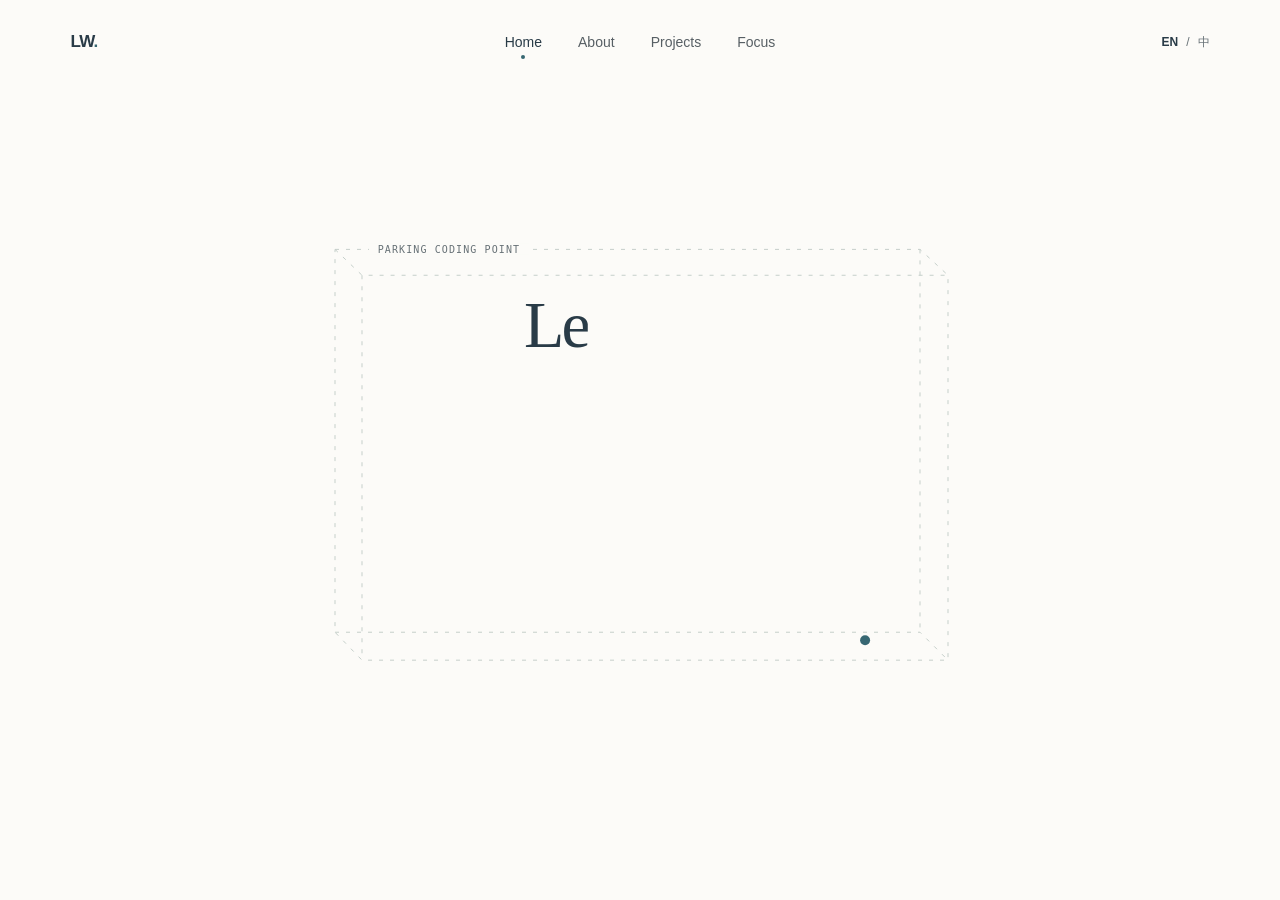
==== index.html @ 38ad446c "Publish Lei Wang personal site and archive early previews" ====
<!doctype html>
<html lang="en">
<head>
  <meta charset="utf-8">
  <meta name="viewport" content="width=device-width, initial-scale=1">
  <meta name="description" content="Lei Wang builds AI agents and full-stack applications. Explore selected projects in retrieval, conversational commerce, customer support, and agent tooling.">
  <meta property="og:type" content="website">
  <meta property="og:title" content="Lei Wang · AI Agents &amp; Full-Stack Engineering">
  <meta property="og:description" content="Lei Wang builds AI agents and full-stack applications. Explore selected projects in retrieval, conversational commerce, customer support, and agent tooling.">
  <title>Lei Wang · AI Agents &amp; Full-Stack Engineering</title>
  <link rel="alternate" hreflang="zh-CN" href="zh/">
  <link rel="stylesheet" href="assets/site.css?v=20261110-ab">
  <script src="assets/entrance.js?v=20261110-ab"></script>
  <script src="assets/title.js" defer></script>
  <script src="assets/breakout.js?v=20261110-ab" defer></script>
</head>
<body>
  <a class="skip-link" href="#main">Skip to content</a>
  <header class="site-header">
    <a class="wordmark" href="./" aria-label="Lei Wang home">LW<span>.</span></a>
    <nav class="site-nav" aria-label="Main navigation">
      <a href="./" aria-current="page">Home</a>
      <a href="about.html">About</a>
      <a href="projects.html">Projects</a>
      <a href="focus.html">Focus</a>
    </nav>
    <nav class="language" aria-label="Language">
      <span aria-current="true">EN</span><span aria-hidden="true">/</span><a href="zh/" lang="zh-CN" hreflang="zh-CN">中</a>
    </nav>
  </header>
  <main class="home-main" id="main" tabindex="-1">
    <section class="nameplate" aria-labelledby="name">
      <svg class="wire" viewBox="0 0 660 460" preserveAspectRatio="none" fill="none" aria-hidden="true"
           data-trace="M638 437V65L610 40H25V410L52 437H638L610 410H25V40L52 65V437V65H638L610 40V410">
        <path d="M25 40H610L638 65V437H52L25 410V40Z"/>
        <path d="M25 40 52 65H638M52 65V437M25 410H610L638 437M610 40V410"/>
      </svg>
      <span class="wire-caption">PARKING CODING POINT</span>
      <h1 id="name" lang="en">Lei Wang</h1>
      <p class="visually-hidden">AI Agent Engineer · LLM Application Engineer · Full-stack Developer</p>
      <div class="role" data-titles="AI Agent Engineer|LLM Application Engineer|Full-stack Developer">
        <span class="role-display" aria-hidden="true">
          <span data-role-text>AI Agent Engineer</span><span class="caret"></span>
        </span>
        <button class="role-toggle" type="button" hidden data-role-toggle
                aria-label="Pause job title animation" data-pause="Pause job title animation" data-resume="Resume job title animation">
          <svg viewBox="0 0 16 16" width="14" height="14" fill="currentColor" aria-hidden="true">
            <path class="pause-icon" d="M4 3h2v10H4zm6 0h2v10h-2z"/>
            <path class="play-icon" d="M5 2.8 13 8l-8 5.2z"/>
          </svg>
        </button>
      </div>
      <p class="intro">
        <span>I build AI agents and full-stack applications.</span>
        <span>I build AI systems for enterprise real workflows and explore how to evaluate their reliability in practice.</span>
      </p>
      <ul class="socials" aria-label="Contact links">
        <li>
          <a href="mailto:leonlei.wang@outlook.com">
            <span class="social-icon"><svg viewBox="0 0 24 24" aria-hidden="true">
              <rect x="1" y="4" width="22" height="16" rx="2.5" fill="currentColor"/>
            <path d="m2 6 8.6 6.6a2.3 2.3 0 0 0 2.8 0L22 6" fill="none" stroke="var(--paper)" stroke-width="1.5" stroke-linecap="round"/>
            </svg></span>
            <span>Email</span>
          </a>
        </li>
        <li>
          <a href="https://github.com/leonleiwang">
            <span class="social-icon"><svg viewBox="0 0 24 24" aria-hidden="true">
              <path fill="currentColor" d="M12 .8a11.5 11.5 0 0 0-3.64 22.41c.58.11.79-.25.79-.55v-2.14c-3.2.7-3.88-1.36-3.88-1.36-.52-1.33-1.28-1.68-1.28-1.68-1.04-.71.08-.7.08-.7 1.15.08 1.75 1.18 1.75 1.18 1.02 1.75 2.68 1.24 3.34.95.1-.74.4-1.24.73-1.52-2.55-.29-5.23-1.28-5.23-5.69 0-1.25.45-2.28 1.18-3.08-.12-.29-.51-1.46.11-3.04 0 0 .96-.31 3.16 1.18A11.1 11.1 0 0 1 12 6.37c.98 0 1.96.13 2.88.39 2.2-1.49 3.16-1.18 3.16-1.18.62 1.58.23 2.75.11 3.04.74.8 1.18 1.83 1.18 3.08 0 4.42-2.69 5.4-5.25 5.68.41.36.78 1.06.78 2.14v3.14c0 .3.21.67.8.55A11.5 11.5 0 0 0 12 .8z"/>
            </svg></span>
            <span>GitHub</span>
          </a>
        </li>
        <li>
          <a href="https://www.linkedin.com/in/lei-wang-5a297428a/">
            <span class="social-icon"><svg viewBox="0 0 24 24" aria-hidden="true">
              <rect x="2" y="2" width="20" height="20" rx="2" fill="currentColor"/>
            <circle cx="6.5" cy="7" r="1.5" class="icon-cutout"/>
            <path class="icon-cutout" d="M5.2 9.5h2.6V19H5.2zm4.4 0h2.5v1.3c.6-1 1.5-1.6 2.9-1.6 2.7 0 3.4 1.8 3.4 4.4V19h-2.7v-4.8c0-1.4-.2-2.5-1.7-2.5s-1.8 1.1-1.8 2.5V19H9.6z"/>
            </svg></span>
            <span>LinkedIn</span>
          </a>
        </li>
      </ul>
    </section>
  </main>
  <footer class="site-footer home-footer">
    <span>© 2026 Lei Wang</span>
    <button class="game-launch" type="button" hidden data-game-launch
            aria-label="Play Breakout" title="Play Breakout">
      <svg width="25" height="16" viewBox="0 0 25 16" fill="currentColor" aria-hidden="true">
        <circle cx="12.5" cy="4" r="2.3"/>
        <rect x="2" y="10" width="21" height="2.6" rx="1.3"/>
      </svg>
    </button>
    <span class="motto" lang="la">Scientia ac Labore</span>
  </footer>
  <div class="inline-game" hidden data-game
       data-playing="Move the paddle with your mouse, drag, or use the arrow keys. Press Escape to exit."
       data-ready="Click or press Space to serve."
       data-won="Page cleared.">
    <canvas class="inline-game-canvas" tabindex="-1" aria-label="Inline Breakout"></canvas>
    <div class="inline-game-hud">
      <span data-game-time aria-hidden="true">00:00:00</span>
      <button type="button" class="inline-game-exit" data-game-exit aria-label="Exit Breakout" title="Exit Breakout">×</button>
    </div>
    <span class="visually-hidden" role="status" data-game-status></span>
  </div>
</body>
</html>
---- assets/site.css ----
:root {
  color-scheme: light;
  --paper: #fcfbf8;
  --ink: #293b47;
  --body: #575f64;
  --muted: #677176;
  --accent: #376772;
  --line: #e1e3dd;
  --wire: #c5cfca;
  --mono: ui-monospace, SFMono-Regular, Consolas, monospace;
}

* { box-sizing: border-box; }

body {
  display: flex;
  flex-direction: column;
  min-height: 100vh;
  min-height: 100svh;
  margin: 0;
  color: var(--ink);
  background: var(--paper);
  font-family: -apple-system, BlinkMacSystemFont, "Segoe UI", "PingFang SC", "Microsoft YaHei", sans-serif;
}

a { color: inherit; text-decoration: none; }
button { font: inherit; }
a:focus-visible, button:focus-visible {
  outline: 2px solid var(--accent);
  outline-offset: 5px;
}

.visually-hidden,
.skip-link:not(:focus) {
  position: absolute;
  width: 1px;
  height: 1px;
  overflow: hidden;
  clip-path: inset(50%);
  white-space: nowrap;
}

.skip-link:focus {
  position: absolute;
  z-index: 2;
  top: 12px;
  left: 12px;
  padding: 12px;
  background: var(--paper);
}

.site-header {
  display: grid;
  grid-template-columns: 1fr auto 1fr;
  align-items: center;
  min-height: 84px;
  padding: 0 5.5%;
}

.wordmark {
  justify-self: start;
  padding: 10px 0;
  font-size: 17px;
  font-weight: 700;
  letter-spacing: -.04em;
}

.wordmark span { color: var(--accent); }

.site-nav,
.language {
  display: flex;
  align-items: center;
}

.site-nav { gap: 36px; }
.site-nav a {
  position: relative;
  padding: 14px 0;
  color: var(--body);
  font-size: 14px;
}

.site-nav a:hover,
.site-nav [aria-current="page"] { color: var(--ink); }

.site-nav [aria-current="page"]::after {
  position: absolute;
  bottom: 5px;
  left: calc(50% - 2px);
  width: 4px;
  height: 4px;
  border-radius: 50%;
  background: var(--accent);
  content: "";
}

.language {
  justify-self: end;
  gap: 8px;
  font-size: 12px;
  color: var(--muted);
}

.language a { padding: 12px 0; }
.language [aria-current="true"] { color: var(--ink); font-weight: 600; }
.language a:hover { color: var(--accent); }

main { flex: 1; }

.home-main {
  display: grid;
  place-items: center;
  padding: 14px 24px 40px;
}

.nameplate {
  position: relative;
  width: min(100%, 660px);
  padding: 82px 56px 66px;
  text-align: center;
}

.wire {
  position: absolute;
  inset: 0;
  width: 100%;
  height: 100%;
  color: var(--wire);
  pointer-events: none;
}

.wire > path {
  stroke: currentColor;
  stroke-width: 1;
  stroke-dasharray: 4 7;
  vector-effect: non-scaling-stroke;
}

.wire-caption {
  position: absolute;
  top: 8.65%;
  left: 8.9%;
  padding: 0 9px;
  transform: translateY(-50%);
  background: var(--paper);
  color: var(--muted);
  font: 10px var(--mono);
  letter-spacing: .11em;
  text-transform: uppercase;
}

.nameplate h1 {
  margin: 0;
  font: 400 clamp(45px, 6.4vw, 66px)/1.05 Georgia, "Times New Roman", serif;
  letter-spacing: -.045em;
}

.role {
  display: flex;
  align-items: center;
  justify-content: center;
  gap: 4px;
  min-height: 44px;
  margin-top: 17px;
  color: var(--accent);
  font: 16px/1.4 var(--mono);
}

.role-display { display: inline-flex; align-items: center; }

.role-toggle {
  display: grid;
  flex: none;
  place-items: center;
  width: 32px;
  height: 44px;
  padding: 0;
  border: 0;
  border-radius: 4px;
  color: var(--muted);
  background: transparent;
  cursor: pointer;
}

.role-toggle:hover { color: var(--accent); }
.role-toggle[hidden], .play-icon, .role[data-paused="true"] .pause-icon { display: none; }
.role[data-paused="true"] .play-icon { display: block; }

.caret {
  display: inline-block;
  flex: none;
  width: 1px;
  height: 1.1em;
  margin-left: 3px;
  background: currentColor;
  opacity: 0;
}

.role[data-running="true"] .caret { animation: blink 1s step-end infinite; }
@keyframes blink { 0%, 49% { opacity: 1; } }

.intro {
  max-width: 390px;
  margin: 15px auto 0;
  color: var(--body);
  font-size: 14px;
  line-height: 1.85;
  text-wrap: pretty;
}

.intro span { display: block; }

.socials {
  display: flex;
  justify-content: center;
  gap: 33px;
  margin: 37px 0 0;
  padding: 0;
  list-style: none;
}

.socials a {
  display: grid;
  justify-items: center;
  gap: 9px;
  color: var(--muted);
  font: 11px var(--mono);
}

.social-icon {
  display: grid;
  place-items: center;
  width: 46px;
  height: 46px;
  border: 1px solid var(--line);
  border-radius: 50%;
  color: var(--ink);
  transition: color .18s, border-color .18s, transform .18s;
}

.socials a:hover .social-icon,
.socials a:focus-visible .social-icon {
  border-color: var(--accent);
  color: var(--accent);
  transform: translateY(-2px);
}

.social-icon svg { width: 20px; height: 20px; }
.icon-cutout { fill: var(--paper); }

.site-footer {
  display: flex;
  flex-wrap: wrap;
  justify-content: space-between;
  gap: 10px;
  padding: 17px 5.5% 23px;
  color: var(--muted);
  font-size: 11px;
}

.home-footer {
  display: grid;
  grid-template-columns: 1fr auto 1fr;
  align-items: center;
  padding-top: 4px;
}

.home-footer .motto { grid-column: 3; justify-self: end; }

.game-launch,
.inline-game button {
  border: 0;
  border-radius: 4px;
  color: var(--muted);
  background: transparent;
  font: inherit;
  cursor: pointer;
}

.game-launch {
  display: grid;
  place-items: center;
  width: 44px;
  height: 40px;
  padding: 0;
  touch-action: none;
  user-select: none;
}

.game-launch:hover,
.inline-game button:hover { color: var(--accent); }

.game-launch[hidden],
.inline-game[hidden] { display: none; }

.game-active .game-launch,
.entrance-active .game-launch,
.entrance-pending .site-header,
.entrance-pending .nameplate,
.entrance-pending .home-footer { visibility: hidden; }

.entrance-ball {
  position: fixed;
  z-index: 2;
  top: -5px;
  left: -5px;
  width: 10px;
  height: 10px;
  border-radius: 50%;
  background: var(--accent);
  pointer-events: none;
}

.inline-game {
  position: fixed;
  z-index: 3;
  inset: 0;
  pointer-events: none;
}

.inline-game-canvas {
  display: block;
  width: 100%;
  height: 100%;
  outline: none;
  pointer-events: auto;
  touch-action: none;
}

.inline-game-hud {
  position: absolute;
  top: 10px;
  right: 12px;
  display: flex;
  align-items: center;
  gap: 6px;
  color: var(--muted);
  font: 11px var(--mono);
}

.inline-game button { pointer-events: auto; }

.inline-game .inline-game-exit {
  width: 32px;
  height: 36px;
  font-size: 21px;
}

.content {
  width: min(780px, calc(100% - 56px));
  margin: 0 auto;
  padding: 72px 0 88px;
}

.eyebrow {
  margin: 0 0 16px;
  color: var(--muted);
  font: 11px/1.5 var(--mono);
  letter-spacing: .14em;
  text-transform: uppercase;
}

.content h1 {
  margin: 0 0 24px;
  font: 400 clamp(35px, 5.2vw, 53px)/1.12 Georgia, "Times New Roman", "Songti SC", serif;
  letter-spacing: -.033em;
  text-wrap: balance;
}

.content p:not(.eyebrow) {
  max-width: 64ch;
  margin: 0 0 16px;
  color: var(--body);
  font-size: 15px;
  line-height: 1.85;
}

.content p.lead { font-size: 17px; }

.content-link {
  display: inline-block;
  margin-top: 14px;
  padding-block: 6px;
  color: var(--accent);
  font-size: 14px;
  text-decoration: underline;
  text-underline-offset: 4px;
}

.entries {
  margin: 32px 0 14px;
  padding: 0;
  list-style: none;
}

.entry {
  display: grid;
  grid-template-columns: 28px minmax(0, 1fr);
  gap: 13px;
  padding: 22px 0;
  border-top: 1px solid var(--line);
}

.entry:last-child { border-bottom: 1px solid var(--line); }
.entry-number { padding-top: 6px; color: var(--muted); font: 11px var(--mono); }
.entry h2 { margin: 0 0 7px; font-size: 19px; font-weight: 550; overflow-wrap: anywhere; }
.entry h2 a { display: flex; justify-content: space-between; align-items: baseline; gap: 12px; }
.entry h2 a:hover { color: var(--accent); }
.entry h2 a span { color: var(--accent); }
.content p.entry-description { margin-bottom: 9px; }
.content p.tags { margin-bottom: 0; font: 11px/1.65 var(--mono); color: var(--muted); }

@media (max-width: 600px) {
  .site-header { min-height: 68px; padding: 0 20px; }
  .site-nav { gap: clamp(12px, 4.4vw, 24px); }
  .site-nav a { font-size: 12px; }
  .language { gap: 5px; font-size: 11px; }
  .wordmark { font-size: 15px; }
  .home-main { padding: 4px 16px 28px; }
  .nameplate { padding: 72px 32px 60px; }
  .wire-caption { padding: 0 6px; font-size: 8px; }
  .role { font-size: clamp(12px, 3.5vw, 15px); }
  .intro { font-size: 13px; }
  .socials { gap: 23px; margin-top: 29px; }
  .socials a { font-size: 10px; }
  .site-footer { padding: 13px 20px 19px; font-size: 10px; }
  .content { width: calc(100% - 44px); padding: 49px 0 64px; }
  .entry { grid-template-columns: 22px minmax(0, 1fr); gap: 8px; }
}

@media (max-width: 355px) {
  .site-header { padding-inline: 13px; }
  .site-nav { gap: 12px; }
  .nameplate { padding-inline: 27px; }
  .socials { gap: 16px; }
}

@media (prefers-reduced-motion: reduce) {
  .social-icon { transition: none; }
  .role[data-running="true"] .caret { animation: none; }
}
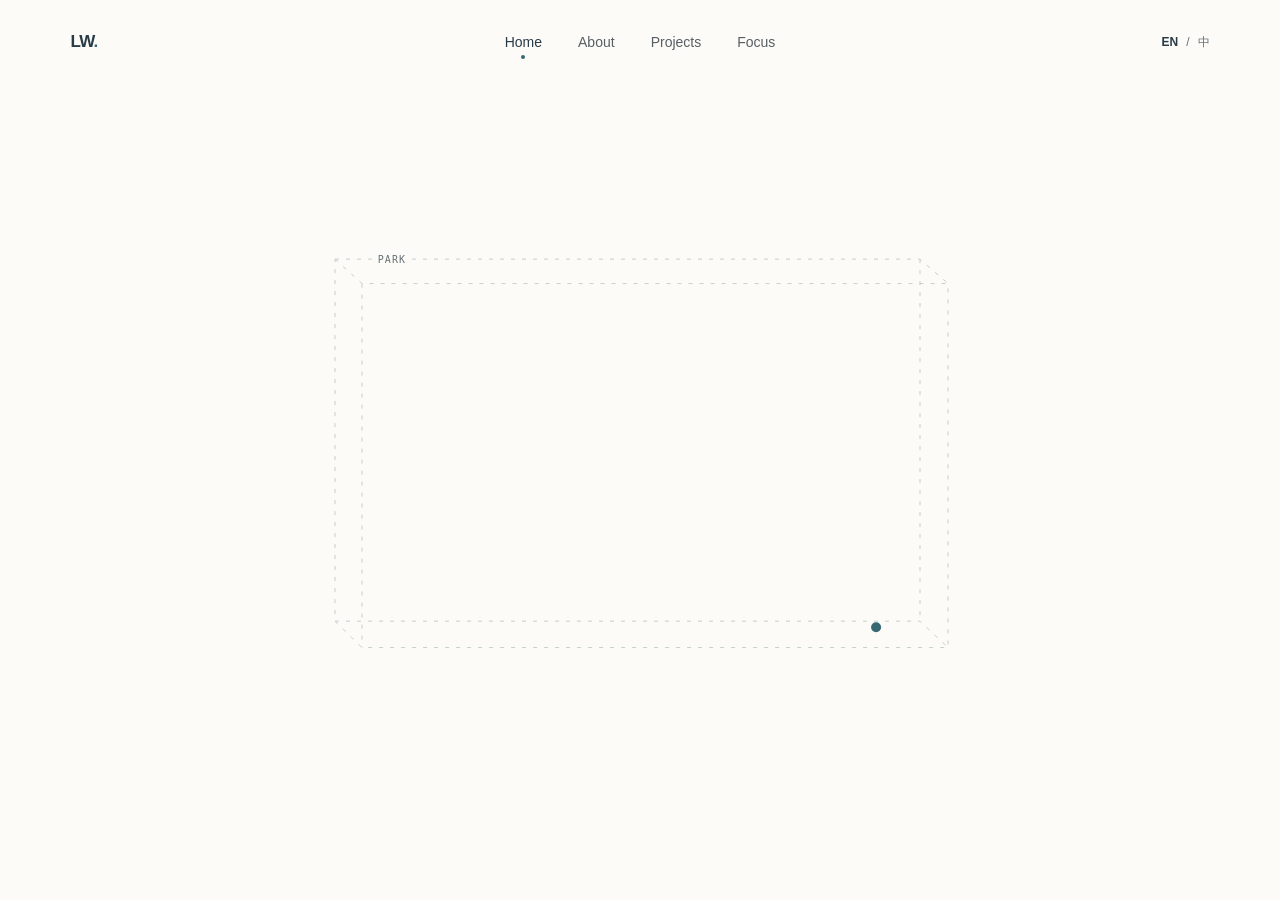
==== commit 69ae393c: "Match homepage display name and shorten D introduction" ====
--- a/index.html
+++ b/index.html
@@ -9,7 +9,7 @@
   <meta property="og:description" content="Lei Wang builds AI agents and full-stack applications. Explore selected projects in retrieval, conversational commerce, customer support, and agent tooling.">
   <title>Lei Wang · AI Agents &amp; Full-Stack Engineering</title>
   <link rel="alternate" hreflang="zh-CN" href="zh/">
-  <link rel="stylesheet" href="assets/site.css?v=20261110-ab">
+  <link rel="stylesheet" href="assets/site.css?v=20261110-name">
   <script src="assets/entrance.js?v=20261110-ab"></script>
   <script src="assets/title.js" defer></script>
   <script src="assets/breakout.js?v=20261110-ab" defer></script>
@@ -36,7 +36,7 @@
         <path d="M25 40 52 65H638M52 65V437M25 410H610L638 437M610 40V410"/>
       </svg>
       <span class="wire-caption">PARKING CODING POINT</span>
-      <h1 id="name" lang="en">Lei Wang</h1>
+      <h1 id="name" lang="en">Lei (Leon) Wang</h1>
       <p class="visually-hidden">AI Agent Engineer · LLM Application Engineer · Full-stack Developer</p>
       <div class="role" data-titles="AI Agent Engineer|LLM Application Engineer|Full-stack Developer">
         <span class="role-display" aria-hidden="true">
@@ -51,8 +51,8 @@
         </button>
       </div>
       <p class="intro">
-        <span>I build AI agents and full-stack applications.</span>
-        <span>I build AI systems for enterprise real workflows and explore how to evaluate their reliability in practice.</span>
+        <span>I build AI systems for enterprise workflows.</span>
+        <span>I explore how to measure their reliability in practice.</span>
       </p>
       <ul class="socials" aria-label="Contact links">
         <li>
--- a/assets/site.css
+++ b/assets/site.css
@@ -419,6 +419,7 @@
   .wordmark { font-size: 15px; }
   .home-main { padding: 4px 16px 28px; }
   .nameplate { padding: 72px 32px 60px; }
+  html[lang="en"] .nameplate h1 { font-size: clamp(30px, 10vw, 45px); }
   .wire-caption { padding: 0 6px; font-size: 8px; }
   .role { font-size: clamp(12px, 3.5vw, 15px); }
   .intro { font-size: 13px; }
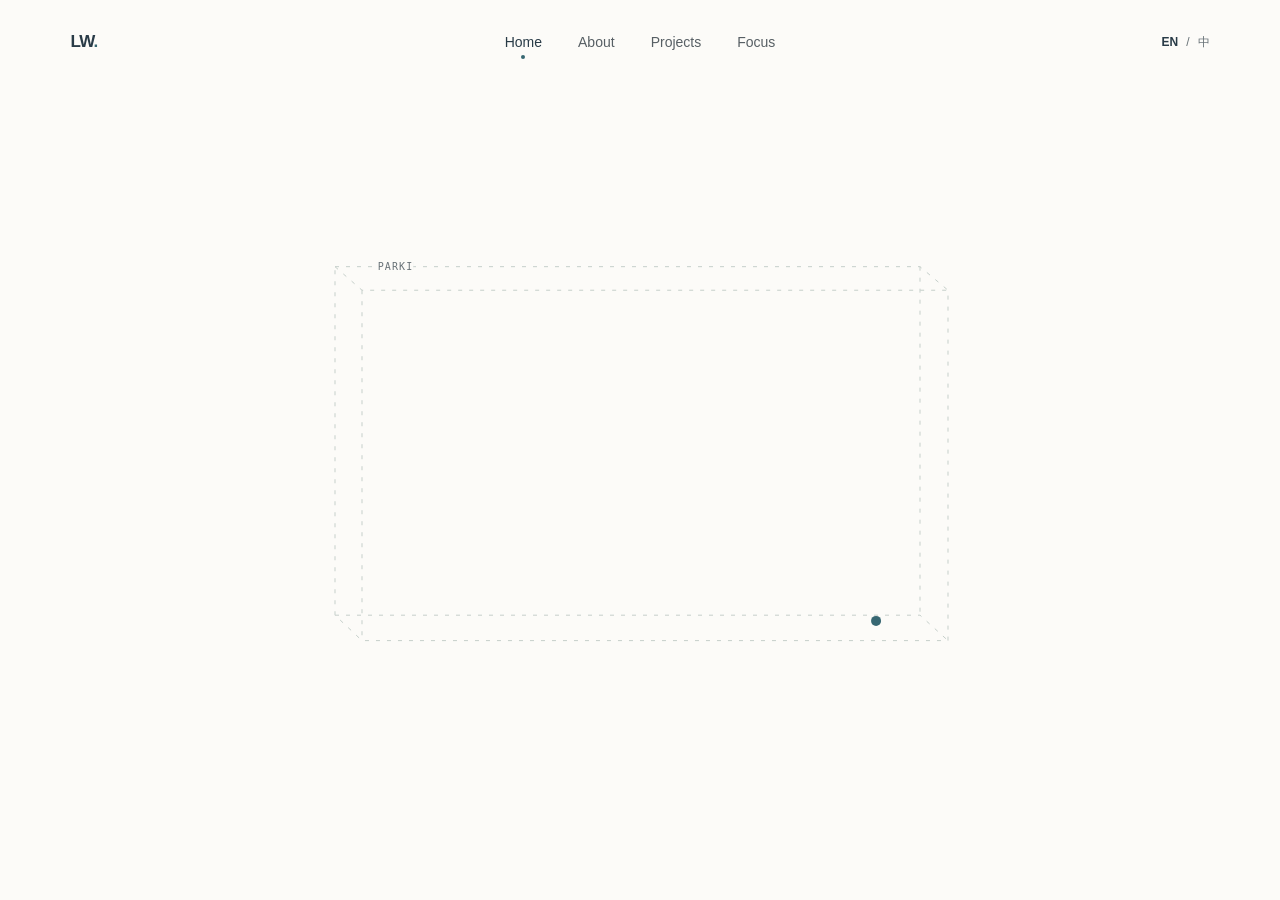
==== commit 6b059aa7: "Use the compact name layout and mention AI agents" ====
--- a/index.html
+++ b/index.html
@@ -9,7 +9,7 @@
   <meta property="og:description" content="Lei Wang builds AI agents and full-stack applications. Explore selected projects in retrieval, conversational commerce, customer support, and agent tooling.">
   <title>Lei Wang · AI Agents &amp; Full-Stack Engineering</title>
   <link rel="alternate" hreflang="zh-CN" href="zh/">
-  <link rel="stylesheet" href="assets/site.css?v=20261110-name">
+  <link rel="stylesheet" href="assets/site.css?v=20261110-compact">
   <script src="assets/entrance.js?v=20261110-ab"></script>
   <script src="assets/title.js" defer></script>
   <script src="assets/breakout.js?v=20261110-ab" defer></script>
@@ -51,7 +51,7 @@
         </button>
       </div>
       <p class="intro">
-        <span>I build AI systems for enterprise workflows.</span>
+        <span>I build AI agents and systems for enterprise workflows.</span>
         <span>I explore how to measure their reliability in practice.</span>
       </p>
       <ul class="socials" aria-label="Contact links">
--- a/assets/site.css
+++ b/assets/site.css
@@ -155,6 +155,8 @@
   font: 400 clamp(45px, 6.4vw, 66px)/1.05 Georgia, "Times New Roman", serif;
   letter-spacing: -.045em;
 }
+
+html[lang="en"] .nameplate h1 { font-size: clamp(45px, 6.4vw, 50px); }
 
 .role {
   display: flex;
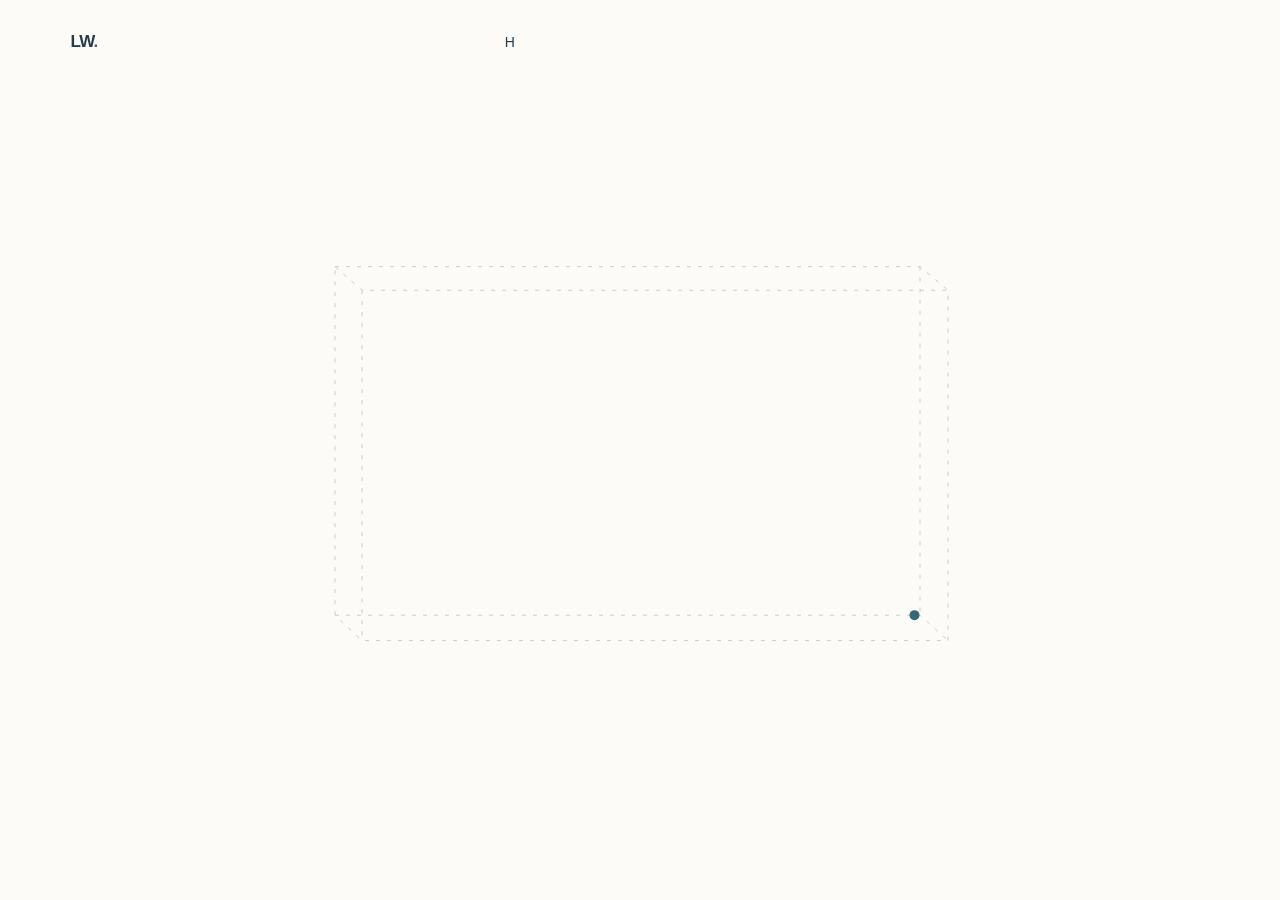
==== commit 9d7ef519: "Link to the version list from the home page" ====
--- a/index.html
+++ b/index.html
@@ -9,7 +9,7 @@
   <meta property="og:description" content="Lei Wang builds AI agents and full-stack applications. Explore selected projects in retrieval, conversational commerce, customer support, and agent tooling.">
   <title>Lei Wang · AI Agents &amp; Full-Stack Engineering</title>
   <link rel="alternate" hreflang="zh-CN" href="zh/">
-  <link rel="stylesheet" href="assets/site.css?v=20261110-compact">
+  <link rel="stylesheet" href="assets/site.css?v=versions-link">
   <script src="assets/entrance.js?v=20261110-ab"></script>
   <script src="assets/title.js" defer></script>
   <script src="assets/breakout.js?v=20261110-ab" defer></script>
@@ -86,7 +86,7 @@
     </section>
   </main>
   <footer class="site-footer home-footer">
-    <span>© 2026 Lei Wang</span>
+    <span>© 2026 Lei Wang <a class="versions-link" href="versions/">Versions</a></span>
     <button class="game-launch" type="button" hidden data-game-launch
             aria-label="Play Breakout" title="Play Breakout">
       <svg width="25" height="16" viewBox="0 0 25 16" fill="currentColor" aria-hidden="true">
--- a/assets/site.css
+++ b/assets/site.css
@@ -269,6 +269,15 @@
 }
 
 .home-footer .motto { grid-column: 3; justify-self: end; }
+
+.versions-link {
+  display: block;
+  width: fit-content;
+  margin-top: 3px;
+  color: var(--accent);
+  text-decoration: underline;
+  text-underline-offset: .18em;
+}
 
 .game-launch,
 .inline-game button {
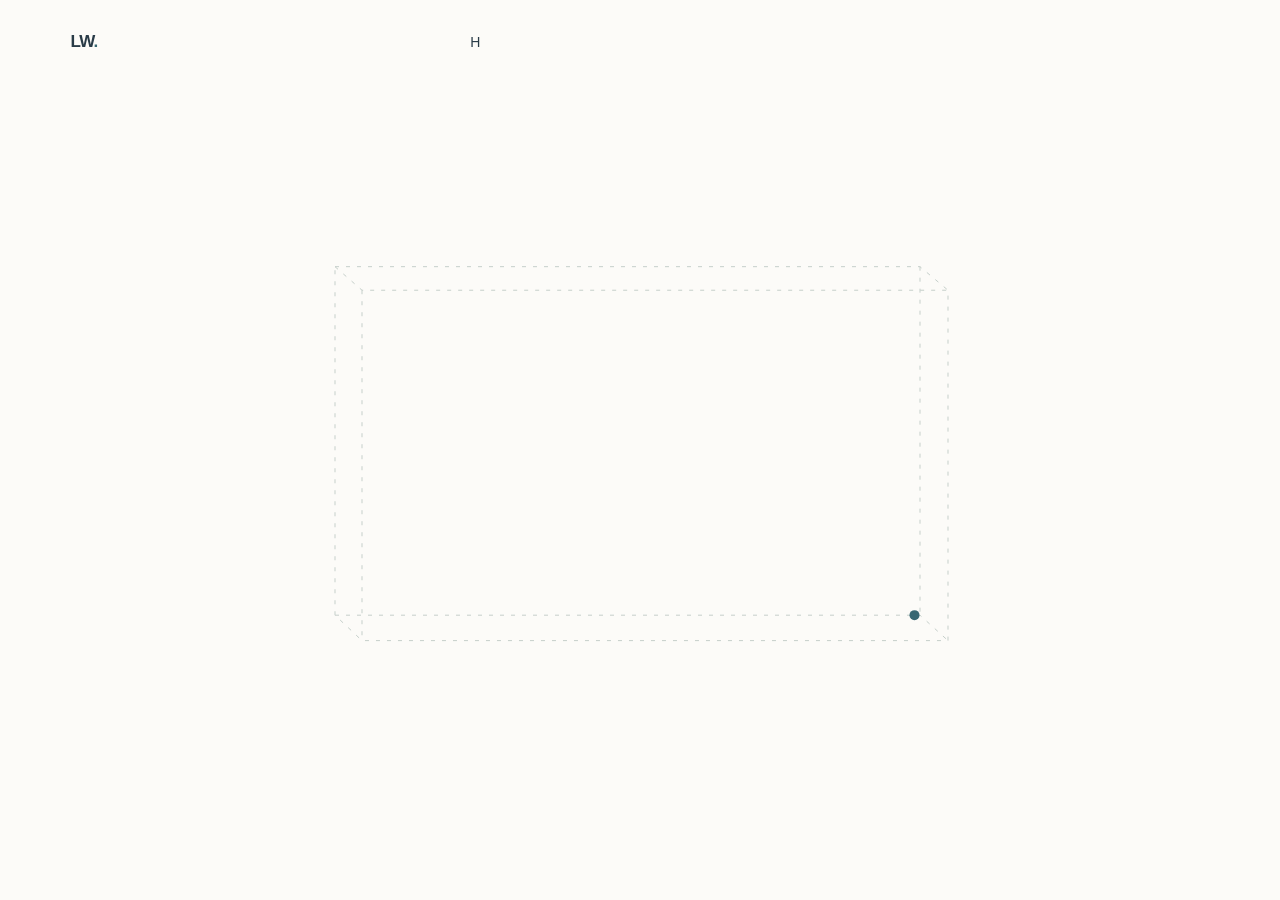
==== commit 9b2db316: "Publish bilingual skills chart and learning topics in all versions" ====
--- a/index.html
+++ b/index.html
@@ -9,7 +9,7 @@
   <meta property="og:description" content="Lei Wang builds AI agents and full-stack applications. Explore selected projects in retrieval, conversational commerce, customer support, and agent tooling.">
   <title>Lei Wang · AI Agents &amp; Full-Stack Engineering</title>
   <link rel="alternate" hreflang="zh-CN" href="zh/">
-  <link rel="stylesheet" href="assets/site.css?v=versions-link">
+  <link rel="stylesheet" href="assets/site.css?v=skills">
   <script src="assets/entrance.js?v=20261110-ab"></script>
   <script src="assets/title.js" defer></script>
   <script src="assets/breakout.js?v=20261110-ab" defer></script>
@@ -22,6 +22,7 @@
       <a href="./" aria-current="page">Home</a>
       <a href="about.html">About</a>
       <a href="projects.html">Projects</a>
+      <a href="skills.html">Skills</a>
       <a href="focus.html">Focus</a>
     </nav>
     <nav class="language" aria-label="Language">
--- a/assets/site.css
+++ b/assets/site.css
@@ -397,6 +397,157 @@
   font-size: 14px;
   text-decoration: underline;
   text-underline-offset: 4px;
+}
+
+.skills-heading { text-align: center; }
+.content .skills-heading p.lead { margin-inline: auto; }
+
+.skills-overview {
+  --skill-agents: #86d0f4;
+  --skill-retrieval: #0abab5;
+  --skill-fullstack: #79cf4e;
+  --skill-evaluation: #f4d94e;
+  --skill-integration: #ff9638;
+  --skill-serving: #d7d9dc;
+  --skill-ml: #a789e8;
+  --skill-training: #4f6d9f;
+  margin: 34px 0 12px;
+}
+
+.skills-figure {
+  position: relative;
+  width: min(100%, 395px);
+  margin: 0 auto 35px;
+}
+
+.skills-pie {
+  display: block;
+  width: 100%;
+  height: auto;
+}
+
+.skills-slice {
+  fill: var(--slice-color);
+  stroke: color-mix(in srgb, var(--slice-color) 82%, var(--ink));
+  stroke-width: 1.4;
+  stroke-linejoin: round;
+  cursor: pointer;
+  transform-box: view-box;
+  transform-origin: center;
+  transition: transform 160ms ease-out, filter 160ms ease-out;
+}
+
+.skills-slice.is-active {
+  filter: brightness(1.10) saturate(1.22);
+  transform: translate(var(--slice-x), var(--slice-y)) scale(1.025);
+}
+
+.skills-slice:focus-visible {
+  outline: none;
+  stroke: var(--ink);
+  stroke-width: 2.5;
+}
+
+.skills-tooltip {
+  position: absolute;
+  top: var(--tooltip-y, 50%);
+  left: 50%;
+  width: max-content;
+  max-width: 80%;
+  padding: 9px 13px;
+  transform: translate(-50%, -50%);
+  border-radius: 5px;
+  background: var(--ink);
+  color: var(--paper);
+  text-align: center;
+  font-size: 13px;
+  font-weight: 600;
+  line-height: 1.4;
+  pointer-events: none;
+}
+
+.skill-list {
+  display: grid;
+  grid-template-columns: repeat(2, minmax(0, 1fr));
+  column-gap: 34px;
+  margin: 0;
+  padding: 0;
+  list-style: none;
+}
+
+.skill-row {
+  --skill-color: var(--skill-agents);
+  position: relative;
+  padding: 13px 0 13px 22px;
+  border-top: 1px solid var(--line);
+}
+
+.skill-row:nth-last-child(-n + 2) { border-bottom: 1px solid var(--line); }
+.skill-row:nth-child(2) { --skill-color: var(--skill-retrieval); }
+.skill-row:nth-child(3) { --skill-color: var(--skill-fullstack); }
+.skill-row:nth-child(4) { --skill-color: var(--skill-evaluation); }
+.skill-row:nth-child(5) { --skill-color: var(--skill-integration); }
+.skill-row:nth-child(6) { --skill-color: var(--skill-serving); }
+.skill-row:nth-child(7) { --skill-color: var(--skill-ml); }
+.skill-row:nth-child(8) { --skill-color: var(--skill-training); }
+
+.skill-row.is-active h2 { color: var(--accent); }
+
+.skill-row::before {
+  position: absolute;
+  top: 19px;
+  left: 0;
+  width: 10px;
+  height: 10px;
+  border-radius: 50%;
+  background: var(--skill-color);
+  content: "";
+}
+
+.skill-row h2 {
+  margin: 0 0 4px;
+  font-size: 17px;
+  font-weight: 600;
+}
+
+.content p.skill-tools {
+  margin: 0;
+  color: var(--muted);
+  font-size: 13px;
+  word-break: keep-all;
+}
+
+.skills-learning { margin-top: 20px; }
+
+.skills-learning summary {
+  width: fit-content;
+  padding: 6px 0;
+  color: var(--accent);
+  cursor: pointer;
+  font-size: 14px;
+}
+
+.skills-learning dl {
+  max-width: 64ch;
+  margin: 12px 0 0;
+  padding-left: 16px;
+  border-left: 1px solid var(--line);
+  font-size: 14px;
+  line-height: 1.65;
+}
+
+.skills-learning dt { font-weight: 600; }
+.skills-learning dd { margin: 2px 0 12px; color: var(--body); }
+.skills-learning dd:last-child { margin-bottom: 0; }
+
+@media (max-width: 600px) {
+  .skills-figure { width: min(86%, 330px); }
+  .skill-list { grid-template-columns: 1fr; }
+  .skill-row:nth-last-child(2) { border-bottom: 0; }
+}
+
+@media (prefers-reduced-motion: reduce) {
+  .skills-slice { transition: none; }
 }
 
 .entries {
@@ -443,7 +594,7 @@
 
 @media (max-width: 355px) {
   .site-header { padding-inline: 13px; }
-  .site-nav { gap: 12px; }
+  .site-nav { gap: 8px; }
   .nameplate { padding-inline: 27px; }
   .socials { gap: 16px; }
 }
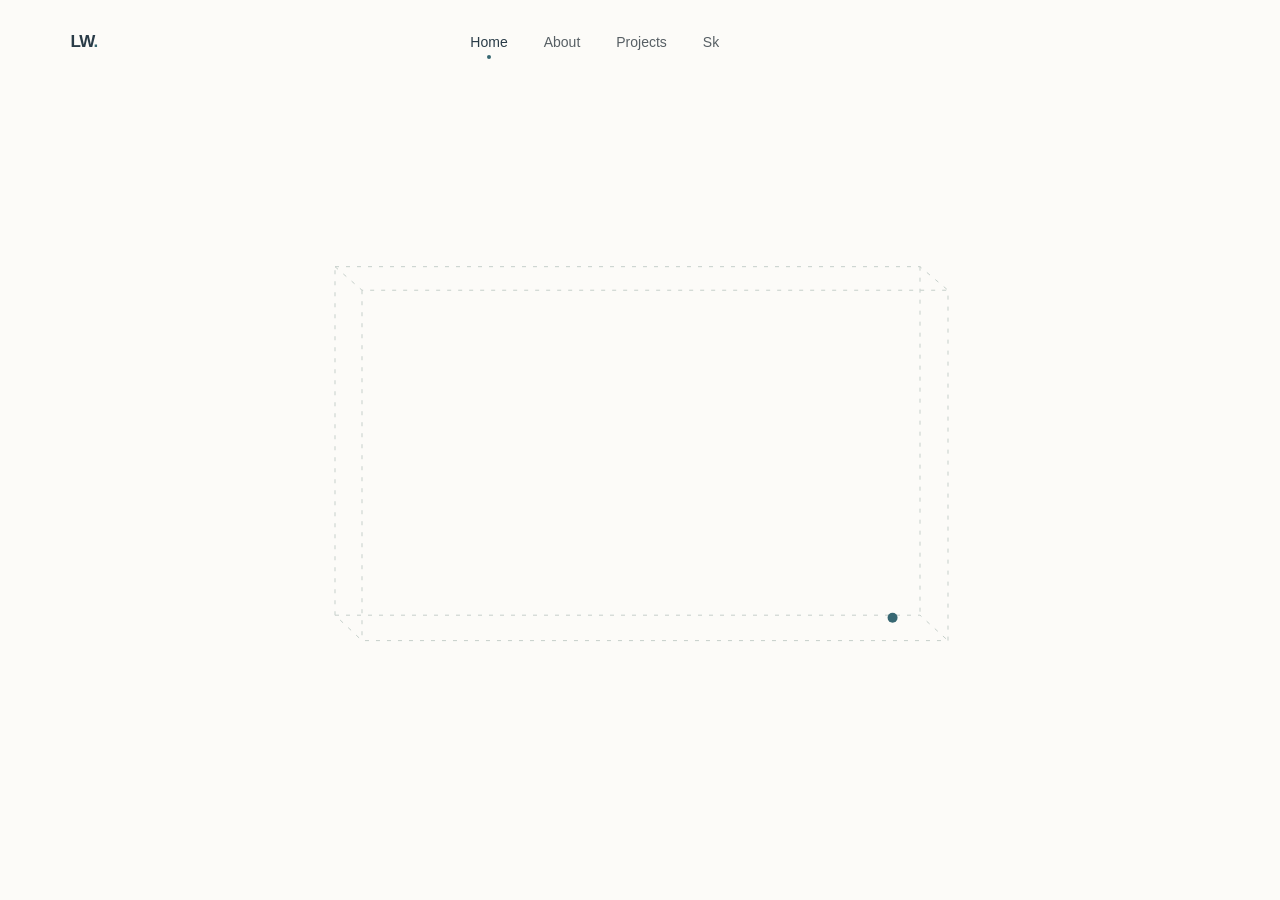
==== commit d3bbccb0: "Align mobile navigation and homepage footer" ====
--- a/index.html
+++ b/index.html
@@ -9,8 +9,8 @@
   <meta property="og:description" content="Lei Wang builds AI agents and full-stack applications. Explore selected projects in retrieval, conversational commerce, customer support, and agent tooling.">
   <title>Lei Wang · AI Agents &amp; Full-Stack Engineering</title>
   <link rel="alternate" hreflang="zh-CN" href="zh/">
-  <link rel="stylesheet" href="assets/site.css?v=skills">
-  <script src="assets/entrance.js?v=20261110-ab"></script>
+  <link rel="stylesheet" href="assets/site.css?v=mobile-layout">
+  <script src="assets/entrance.js?v=mobile-layout"></script>
   <script src="assets/title.js" defer></script>
   <script src="assets/breakout.js?v=20261110-ab" defer></script>
 </head>
@@ -87,7 +87,7 @@
     </section>
   </main>
   <footer class="site-footer home-footer">
-    <span>© 2026 Lei Wang <a class="versions-link" href="versions/">Versions</a></span>
+    <span>© 2026 Lei Wang</span>
     <button class="game-launch" type="button" hidden data-game-launch
             aria-label="Play Breakout" title="Play Breakout">
       <svg width="25" height="16" viewBox="0 0 25 16" fill="currentColor" aria-hidden="true">
@@ -96,6 +96,7 @@
       </svg>
     </button>
     <span class="motto" lang="la">Scientia ac Labore</span>
+    <a class="versions-link" href="versions/">Versions</a>
   </footer>
   <div class="inline-game" hidden data-game
        data-playing="Move the paddle with your mouse, drag, or use the arrow keys. Press Escape to exit."
--- a/assets/site.css
+++ b/assets/site.css
@@ -265,14 +265,19 @@
   display: grid;
   grid-template-columns: 1fr auto 1fr;
   align-items: center;
+  row-gap: 0;
   padding-top: 4px;
 }
 
+/* Keep the launch hit area larger than the first footer row. */
+.home-footer .game-launch { margin-block: -8px; }
+
 .home-footer .motto { grid-column: 3; justify-self: end; }
 
-.versions-link {
-  display: block;
-  width: fit-content;
+.home-footer .versions-link {
+  grid-column: 1;
+  grid-row: 2;
+  justify-self: start;
   margin-top: 3px;
   color: var(--accent);
   text-decoration: underline;
@@ -574,8 +579,13 @@
 .content p.tags { margin-bottom: 0; font: 11px/1.65 var(--mono); color: var(--muted); }
 
 @media (max-width: 600px) {
-  .site-header { min-height: 68px; padding: 0 20px; }
-  .site-nav { gap: clamp(12px, 4.4vw, 24px); }
+  .site-header {
+    grid-template-columns: auto minmax(0, 1fr) auto;
+    column-gap: clamp(9px, 3.5vw, 17px);
+    min-height: 68px;
+    padding: 0 20px;
+  }
+  .site-nav { justify-content: space-between; gap: 0; }
   .site-nav a { font-size: 12px; }
   .language { gap: 5px; font-size: 11px; }
   .wordmark { font-size: 15px; }
@@ -594,7 +604,6 @@
 
 @media (max-width: 355px) {
   .site-header { padding-inline: 13px; }
-  .site-nav { gap: 8px; }
   .nameplate { padding-inline: 27px; }
   .socials { gap: 16px; }
 }
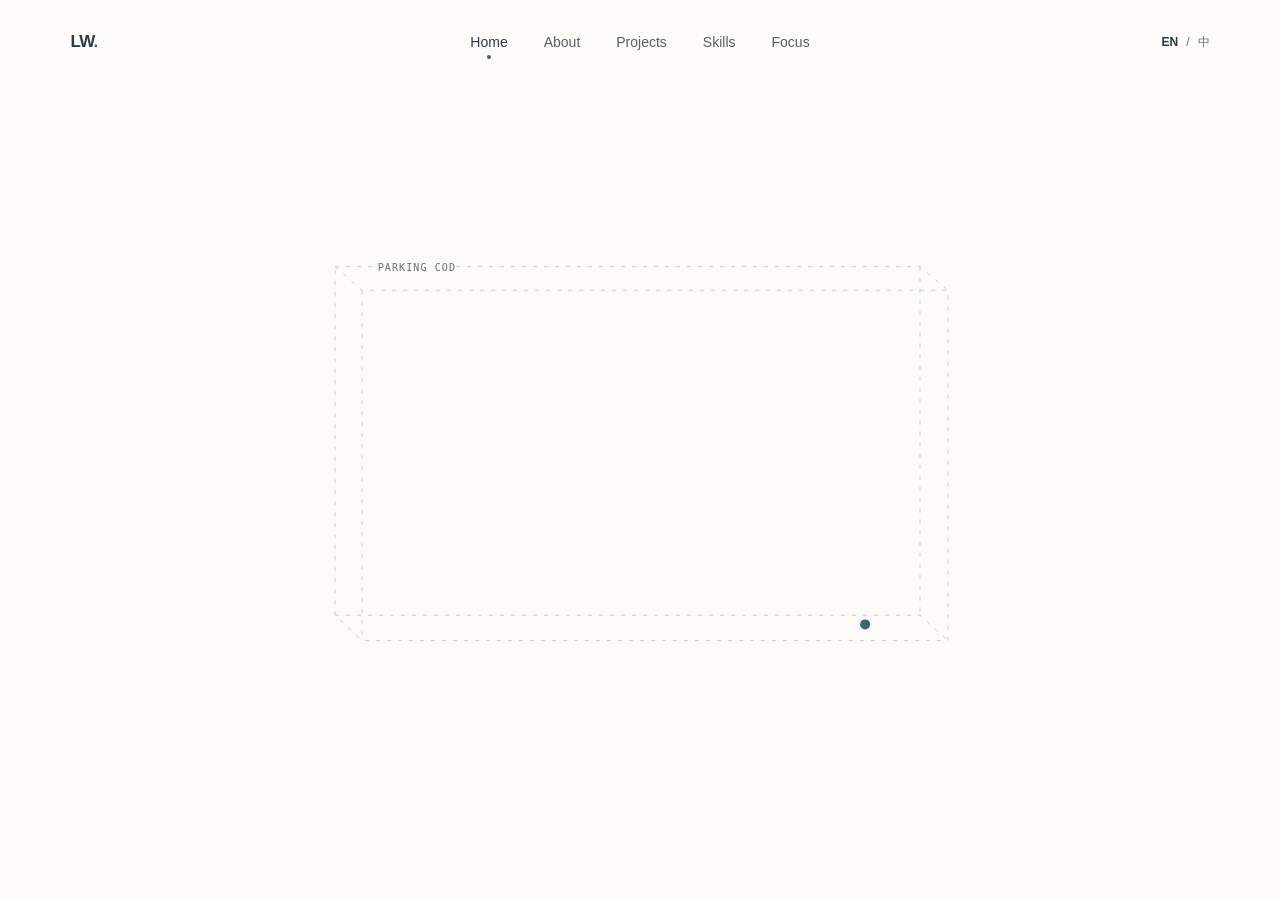
==== commit 3e025427: "Adapt navigation and Breakout to extreme viewports" ====
--- a/index.html
+++ b/index.html
@@ -9,10 +9,10 @@
   <meta property="og:description" content="Lei Wang builds AI agents and full-stack applications. Explore selected projects in retrieval, conversational commerce, customer support, and agent tooling.">
   <title>Lei Wang · AI Agents &amp; Full-Stack Engineering</title>
   <link rel="alternate" hreflang="zh-CN" href="zh/">
-  <link rel="stylesheet" href="assets/site.css?v=mobile-layout">
+  <link rel="stylesheet" href="assets/site.css?v=viewport-edges">
   <script src="assets/entrance.js?v=mobile-layout"></script>
   <script src="assets/title.js" defer></script>
-  <script src="assets/breakout.js?v=20261110-ab" defer></script>
+  <script src="assets/breakout.js?v=viewport-edges" defer></script>
 </head>
 <body>
   <a class="skip-link" href="#main">Skip to content</a>
--- a/assets/site.css
+++ b/assets/site.css
@@ -608,6 +608,26 @@
   .socials { gap: 16px; }
 }
 
+@media (max-width: 335px) {
+  html[lang="en"] .site-header { grid-template-columns: minmax(0, 1fr) auto; }
+  html[lang="en"] .site-nav { grid-column: 1 / -1; grid-row: 2; }
+  html[lang="en"] .language { grid-column: 2; grid-row: 1; }
+}
+
+@media (orientation: landscape) and (max-height: 500px) {
+  .site-header:has(+ .home-main) { min-height: 48px; }
+  .home-main { padding: 0 18px 4px; }
+  .nameplate { padding-block: 48px 39px; }
+  html[lang] .nameplate h1 { font-size: clamp(30px, 10vh, 44px); }
+  .role { min-height: 36px; margin-top: 1px; }
+  .role-toggle { margin-block: -4px; }
+  .intro { max-width: 470px; margin-top: 4px; line-height: 1.55; }
+  .socials { gap: 23px; margin-top: 12px; }
+  .socials a { gap: 5px; }
+  .social-icon { width: 38px; height: 38px; }
+  .home-footer { padding-block: 4px 10px; }
+}
+
 @media (prefers-reduced-motion: reduce) {
   .social-icon { transition: none; }
   .role[data-running="true"] .caret { animation: none; }
